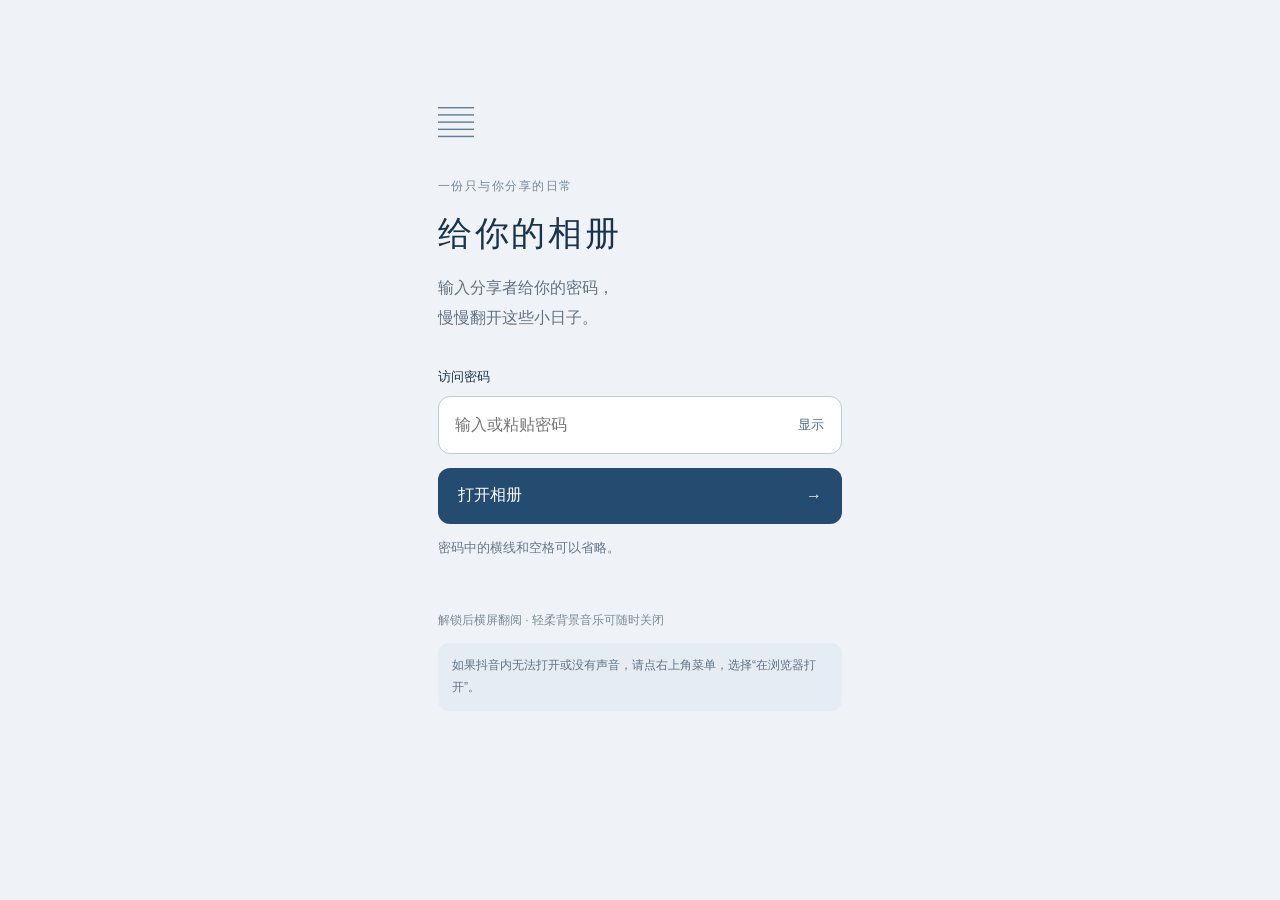
==== douyin/index.html @ 7141a48d "Publish password-encrypted mobile photo book with landscape reader and music" ====
<!doctype html>
<html lang="zh-CN">
<head>
<base href="../">
<meta charset="utf-8">
<meta name="viewport" content="width=device-width,initial-scale=1,viewport-fit=cover">
<meta name="referrer" content="no-referrer">
<meta name="robots" content="noindex,nofollow,noarchive">
<meta name="theme-color" content="#eff3f7">
<title>给你的相册</title>
<link rel="icon" href="data:,">
<link rel="stylesheet" href="app.css">
</head>
<body>
<main id="gate">
<div class="mark" aria-hidden="true">▤</div>
<p class="eyebrow">一份只与你分享的日常</p>
<h1>给你的相册</h1>
<p class="intro">输入分享者给你的密码，<br>慢慢翻开这些小日子。</p>
<form id="unlock-form">
<label for="password">访问密码</label>
<div class="password-row"><input id="password" name="password" type="password" autocomplete="off" autocapitalize="characters" spellcheck="false" enterkeyhint="go" placeholder="输入或粘贴密码" required aria-describedby="status"><button id="reveal" type="button" aria-label="显示密码" aria-pressed="false">显示</button></div>
<button id="unlock" type="submit">打开相册 <span aria-hidden="true">→</span></button>
<p id="status" role="status" aria-live="polite">密码中的横线和空格可以省略。</p>
<progress id="progress" max="100" value="0" hidden aria-label="相册载入进度"></progress>
</form>
<p class="footnote">解锁后横屏翻阅 · 轻柔背景音乐可随时关闭</p><p id="in-app-note">如果抖音内无法打开或没有声音，请点右上角菜单，选择“在浏览器打开”。</p>
</main>
<section id="reader" hidden aria-label="已解锁的相册"><div id="reader-inner"><div id="toolbar"><span>横屏双页 · 滑动翻阅</span><div><button id="music" type="button" aria-pressed="false">音乐：关闭</button><button id="lock" type="button">关闭相册</button></div></div><iframe id="book-frame" title="照片翻页相册" sandbox="allow-scripts" referrerpolicy="no-referrer"></iframe></div></section>
<script src="music.js"></script><script src="app.js"></script>
</body></html>
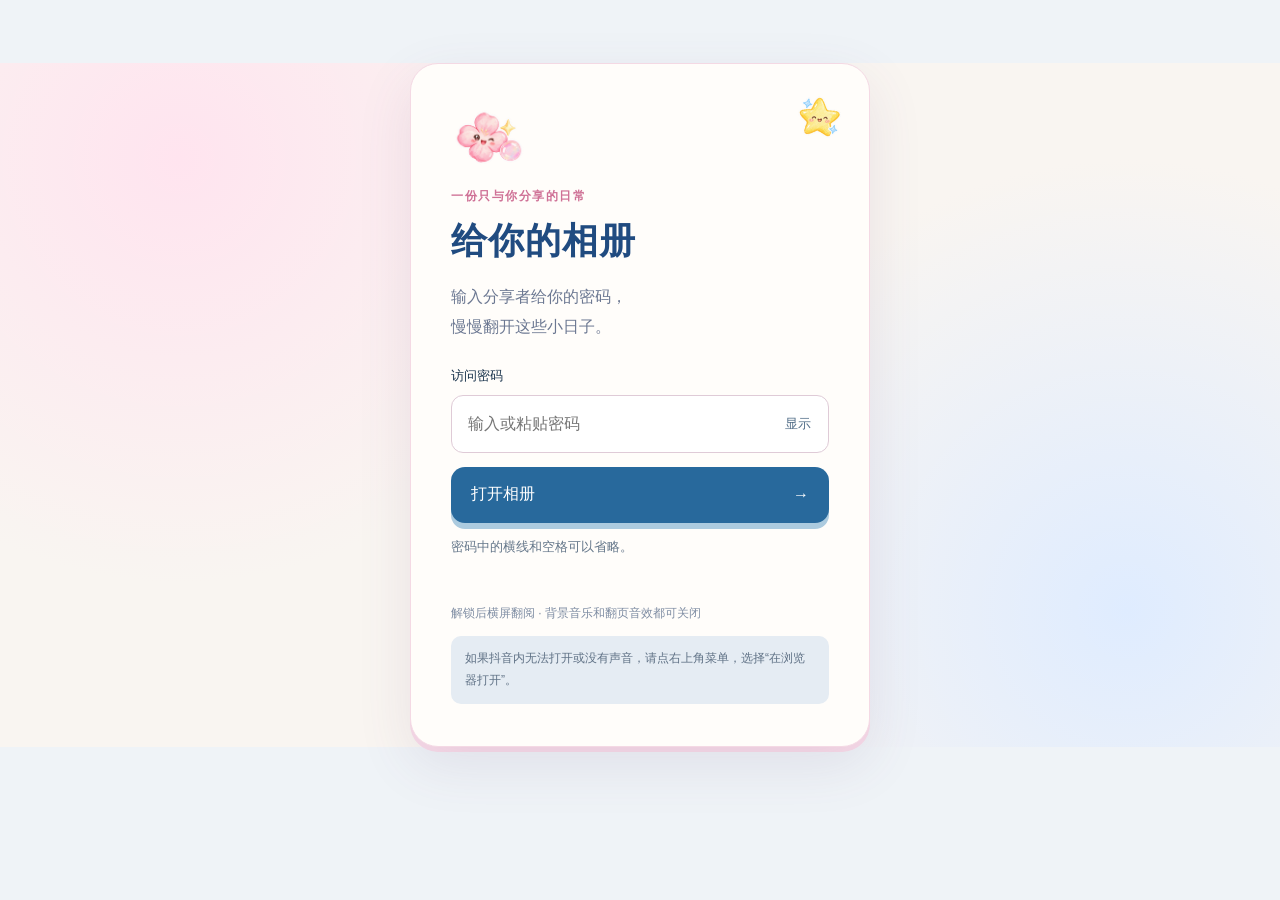
==== commit e19d37b5: "Enrich encrypted friendship album with scrapbook pages and optional effects" ====
--- a/douyin/index.html
+++ b/douyin/index.html
@@ -13,7 +13,7 @@
 </head>
 <body>
 <main id="gate">
-<div class="mark" aria-hidden="true">▤</div>
+<div class="mark" aria-hidden="true"><img src="stickers/flower.png" alt=""></div><img class="gate-star" src="stickers/star.png" alt="" aria-hidden="true">
 <p class="eyebrow">一份只与你分享的日常</p>
 <h1>给你的相册</h1>
 <p class="intro">输入分享者给你的密码，<br>慢慢翻开这些小日子。</p>
@@ -24,8 +24,8 @@
 <p id="status" role="status" aria-live="polite">密码中的横线和空格可以省略。</p>
 <progress id="progress" max="100" value="0" hidden aria-label="相册载入进度"></progress>
 </form>
-<p class="footnote">解锁后横屏翻阅 · 轻柔背景音乐可随时关闭</p><p id="in-app-note">如果抖音内无法打开或没有声音，请点右上角菜单，选择“在浏览器打开”。</p>
+<p class="footnote">解锁后横屏翻阅 · 背景音乐和翻页音效都可关闭</p><p id="in-app-note">如果抖音内无法打开或没有声音，请点右上角菜单，选择“在浏览器打开”。</p>
 </main>
-<section id="reader" hidden aria-label="已解锁的相册"><div id="reader-inner"><div id="toolbar"><span>横屏双页 · 滑动翻阅</span><div><button id="music" type="button" aria-pressed="false">音乐：关闭</button><button id="lock" type="button">关闭相册</button></div></div><iframe id="book-frame" title="照片翻页相册" sandbox="allow-scripts" referrerpolicy="no-referrer"></iframe></div></section>
+<section id="reader" hidden aria-label="已解锁的相册"><div id="reader-inner"><div id="toolbar"><span>横屏双页 · 滑动翻阅</span><div><button id="music" type="button" aria-pressed="false">音乐：关闭</button><button id="effects" type="button" aria-pressed="true">音效：开启</button><button id="lock" type="button">关闭相册</button></div></div><iframe id="book-frame" title="照片翻页相册" sandbox="allow-scripts" referrerpolicy="no-referrer"></iframe></div></section>
 <script src="music.js"></script><script src="app.js"></script>
 </body></html>
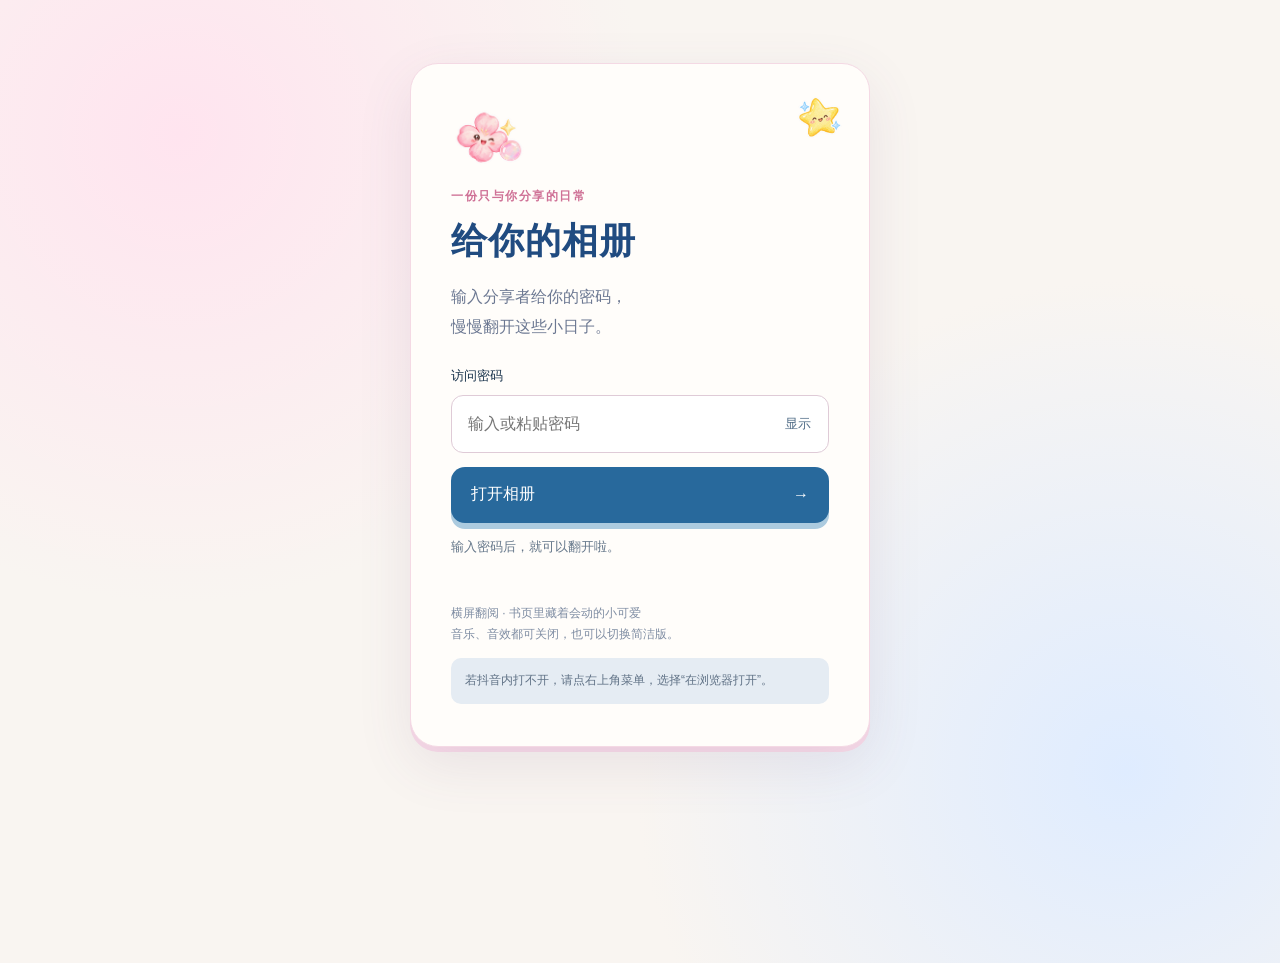
==== commit 591123b0: "Fix direct mobile book rendering and update encrypted scrapbook pages" ====
--- a/douyin/index.html
+++ b/douyin/index.html
@@ -9,7 +9,8 @@
 <meta name="theme-color" content="#eff3f7">
 <title>给你的相册</title>
 <link rel="icon" href="data:,">
-<link rel="stylesheet" href="app.css">
+<link rel="stylesheet" href="app.css?v=20261018b">
+<link rel="stylesheet" href="reader.css?v=20261018b">
 </head>
 <body>
 <main id="gate">
@@ -19,13 +20,39 @@
 <p class="intro">输入分享者给你的密码，<br>慢慢翻开这些小日子。</p>
 <form id="unlock-form">
 <label for="password">访问密码</label>
-<div class="password-row"><input id="password" name="password" type="password" autocomplete="off" autocapitalize="characters" spellcheck="false" enterkeyhint="go" placeholder="输入或粘贴密码" required aria-describedby="status"><button id="reveal" type="button" aria-label="显示密码" aria-pressed="false">显示</button></div>
+<div class="password-row"><input id="password" name="password" type="password" inputmode="numeric" autocomplete="off" spellcheck="false" enterkeyhint="go" placeholder="输入或粘贴密码" required aria-describedby="status"><button id="reveal" type="button" aria-label="显示密码" aria-pressed="false">显示</button></div>
 <button id="unlock" type="submit">打开相册 <span aria-hidden="true">→</span></button>
-<p id="status" role="status" aria-live="polite">密码中的横线和空格可以省略。</p>
+<p id="status" role="status" aria-live="polite">输入密码后，就可以翻开啦。</p>
 <progress id="progress" max="100" value="0" hidden aria-label="相册载入进度"></progress>
 </form>
-<p class="footnote">解锁后横屏翻阅 · 背景音乐和翻页音效都可关闭</p><p id="in-app-note">如果抖音内无法打开或没有声音，请点右上角菜单，选择“在浏览器打开”。</p>
+<p class="footnote">横屏翻阅 · 书页里藏着会动的小可爱<br>音乐、音效都可关闭，也可以切换简洁版。</p>
+<p id="in-app-note">若抖音内打不开，请点右上角菜单，选择“在浏览器打开”。</p>
+<noscript><p class="error">请在支持 JavaScript 的手机浏览器中打开此相册。</p></noscript>
 </main>
-<section id="reader" hidden aria-label="已解锁的相册"><div id="reader-inner"><div id="toolbar"><span>横屏双页 · 滑动翻阅</span><div><button id="music" type="button" aria-pressed="false">音乐：关闭</button><button id="effects" type="button" aria-pressed="true">音效：开启</button><button id="lock" type="button">关闭相册</button></div></div><iframe id="book-frame" title="照片翻页相册" sandbox="allow-scripts" referrerpolicy="no-referrer"></iframe></div></section>
-<script src="music.js"></script><script src="app.js"></script>
+<section id="reader" hidden aria-label="已解锁的相册">
+<div id="reader-inner">
+<div id="toolbar"><span id="reader-status">横屏双页 · 滑动翻阅</span><div>
+<button id="view-mode" type="button" aria-pressed="false">简洁版</button>
+<button id="music" type="button" aria-pressed="false">音乐：关闭</button>
+<button id="effects" type="button" aria-pressed="true">音效：开启</button>
+<button id="lock" type="button">关闭相册</button>
+</div></div>
+<div id="reader-loading" role="status" hidden>正在打开书页…</div>
+<main id="reading-room">
+<section id="book-stage" aria-label="可翻阅的照片书">
+<img class="floating-sticker flower" src="stickers/flower.png" alt="" aria-hidden="true">
+<div id="book-rig"></div>
+<img class="floating-sticker star" src="stickers/star.png" alt="" aria-hidden="true">
+</section>
+<nav class="book-controls" aria-label="翻页控制">
+<button id="previous" type="button" aria-label="上一页">←</button>
+<div class="page-status"><span id="page-status" aria-live="polite">封面</span><small>点箭头或滑动书页</small></div>
+<button id="next" type="button" aria-label="下一页">→</button>
+</nav>
+</main>
+</div></section>
+<script src="vendor/page-flip.browser.js?v=20261018b"></script>
+<script src="music.js?v=20261018b"></script>
+<script src="reader.js?v=20261018b"></script>
+<script src="app.js?v=20261018b"></script>
 </body></html>
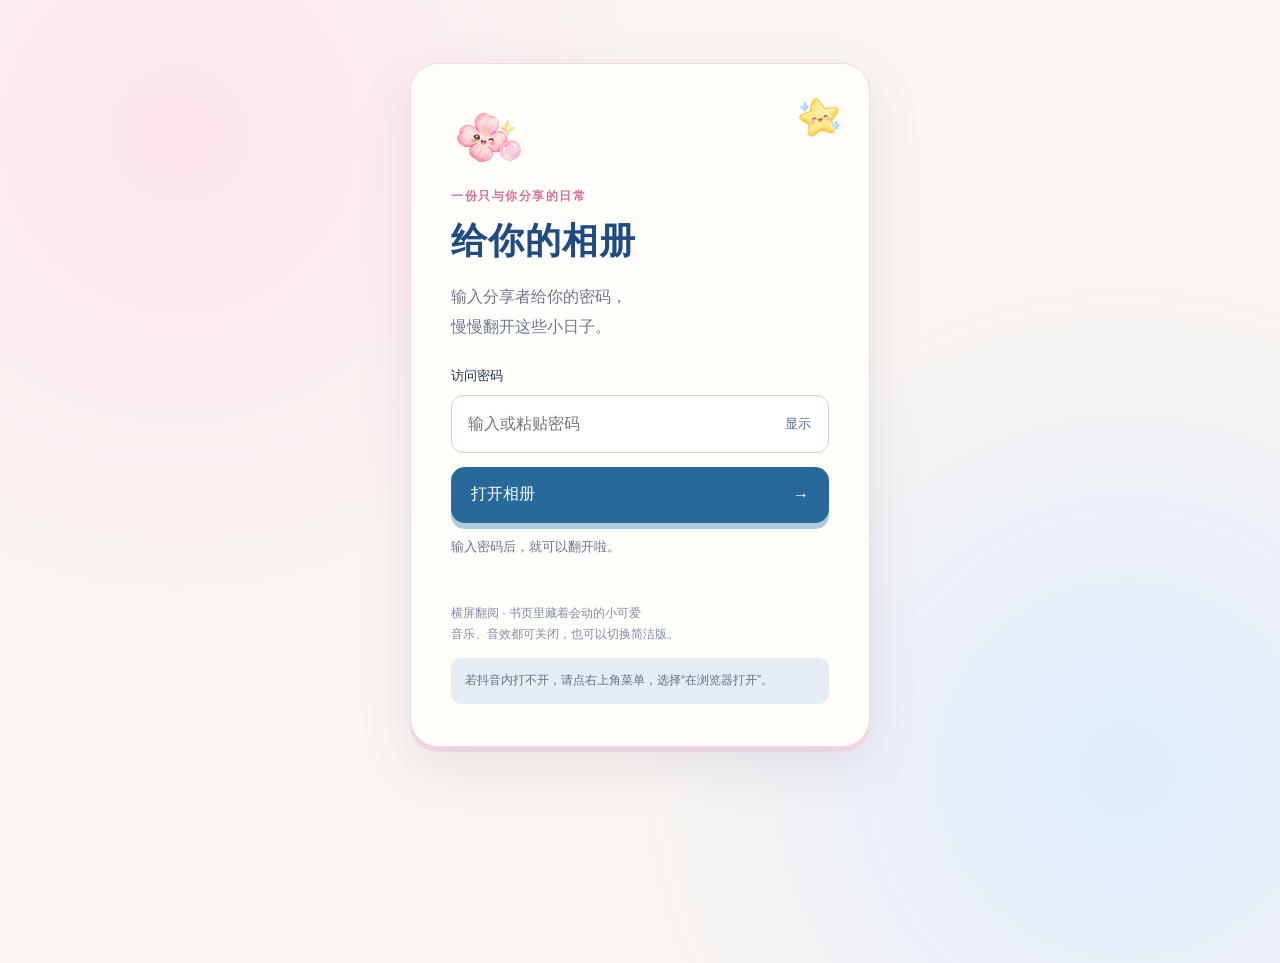
==== commit 7c7b6615: "Reduce album download size and preload ciphertext during password entry" ====
--- a/douyin/index.html
+++ b/douyin/index.html
@@ -9,12 +9,12 @@
 <meta name="theme-color" content="#eff3f7">
 <title>给你的相册</title>
 <link rel="icon" href="data:,">
-<link rel="stylesheet" href="app.css?v=20261018b">
-<link rel="stylesheet" href="reader.css?v=20261018b">
+<link rel="stylesheet" href="app.css?v=20261018e">
+<link rel="stylesheet" href="reader.css?v=20261018e">
 </head>
 <body>
 <main id="gate">
-<div class="mark" aria-hidden="true"><img src="stickers/flower.png" alt=""></div><img class="gate-star" src="stickers/star.png" alt="" aria-hidden="true">
+<div class="mark" aria-hidden="true"><img src="stickers/flower.png?v=20261018e" alt=""></div><img class="gate-star" src="stickers/star.png?v=20261018e" alt="" aria-hidden="true">
 <p class="eyebrow">一份只与你分享的日常</p>
 <h1>给你的相册</h1>
 <p class="intro">输入分享者给你的密码，<br>慢慢翻开这些小日子。</p>
@@ -31,7 +31,7 @@
 </main>
 <section id="reader" hidden aria-label="已解锁的相册">
 <div id="reader-inner">
-<div id="toolbar"><span id="reader-status">横屏双页 · 滑动翻阅</span><div>
+<div id="toolbar"><span id="reader-status">横屏双页 · 拖动书页翻阅</span><div>
 <button id="view-mode" type="button" aria-pressed="false">简洁版</button>
 <button id="music" type="button" aria-pressed="false">音乐：关闭</button>
 <button id="effects" type="button" aria-pressed="true">音效：开启</button>
@@ -40,19 +40,20 @@
 <div id="reader-loading" role="status" hidden>正在打开书页…</div>
 <main id="reading-room">
 <section id="book-stage" aria-label="可翻阅的照片书">
-<img class="floating-sticker flower" src="stickers/flower.png" alt="" aria-hidden="true">
+<div id="sticker-playground" role="group" aria-label="点点小图案，会变成小爱心"></div>
 <div id="book-rig"></div>
-<img class="floating-sticker star" src="stickers/star.png" alt="" aria-hidden="true">
+
 </section>
 <nav class="book-controls" aria-label="翻页控制">
 <button id="previous" type="button" aria-label="上一页">←</button>
-<div class="page-status"><span id="page-status" aria-live="polite">封面</span><small>点箭头或滑动书页</small></div>
+<div class="page-status"><span id="page-status" aria-live="polite">封面</span><small>拖动页角翻书 · 点点两旁的小可爱</small></div>
 <button id="next" type="button" aria-label="下一页">→</button>
 </nav>
 </main>
 </div></section>
-<script src="vendor/page-flip.browser.js?v=20261018b"></script>
-<script src="music.js?v=20261018b"></script>
-<script src="reader.js?v=20261018b"></script>
-<script src="app.js?v=20261018b"></script>
+<script src="vendor/page-flip.browser.js?v=20261018e"></script>
+<script src="music.js?v=20261018e"></script>
+<script src="stickers.js?v=20261018e"></script>
+<script src="reader.js?v=20261018e"></script>
+<script src="app.js?v=20261018e"></script>
 </body></html>
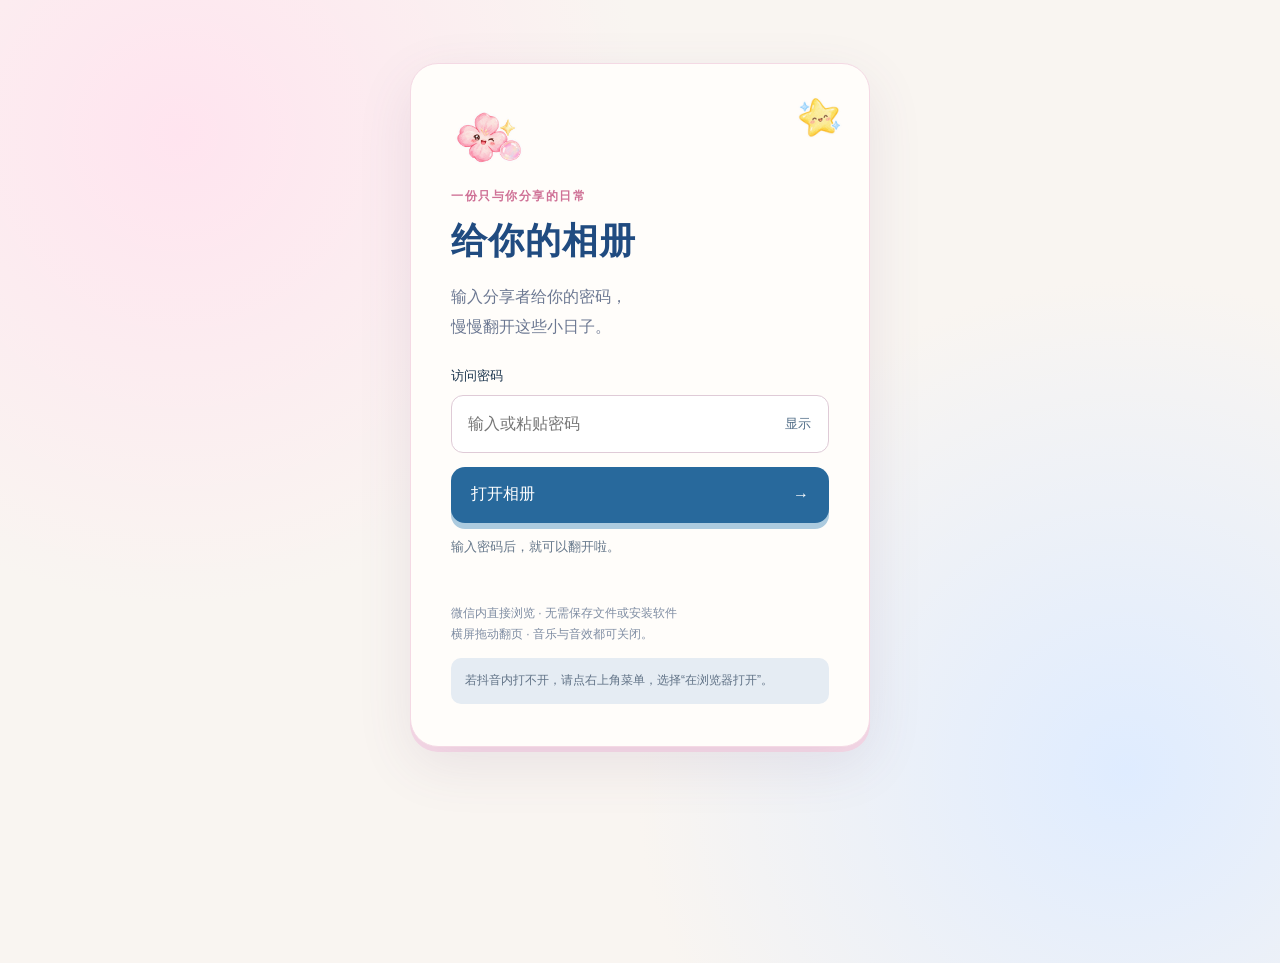
==== commit b6777c00: "Retry small encrypted download parts and preserve cached album references" ====
--- a/douyin/index.html
+++ b/douyin/index.html
@@ -9,12 +9,12 @@
 <meta name="theme-color" content="#eff3f7">
 <title>给你的相册</title>
 <link rel="icon" href="data:,">
-<link rel="stylesheet" href="app.css?v=20261018e">
-<link rel="stylesheet" href="reader.css?v=20261018e">
+<link rel="stylesheet" href="app.css?v=20261018g">
+<link rel="stylesheet" href="reader.css?v=20261018g">
 </head>
 <body>
 <main id="gate">
-<div class="mark" aria-hidden="true"><img src="stickers/flower.png?v=20261018e" alt=""></div><img class="gate-star" src="stickers/star.png?v=20261018e" alt="" aria-hidden="true">
+<div class="mark" aria-hidden="true"><img src="stickers/flower.png?v=20261018g" alt=""></div><img class="gate-star" src="stickers/star.png?v=20261018g" alt="" aria-hidden="true">
 <p class="eyebrow">一份只与你分享的日常</p>
 <h1>给你的相册</h1>
 <p class="intro">输入分享者给你的密码，<br>慢慢翻开这些小日子。</p>
@@ -25,7 +25,7 @@
 <p id="status" role="status" aria-live="polite">输入密码后，就可以翻开啦。</p>
 <progress id="progress" max="100" value="0" hidden aria-label="相册载入进度"></progress>
 </form>
-<p class="footnote">横屏翻阅 · 书页里藏着会动的小可爱<br>音乐、音效都可关闭，也可以切换简洁版。</p>
+<p class="footnote">微信内直接浏览 · 无需保存文件或安装软件<br>横屏拖动翻页 · 音乐与音效都可关闭。</p>
 <p id="in-app-note">若抖音内打不开，请点右上角菜单，选择“在浏览器打开”。</p>
 <noscript><p class="error">请在支持 JavaScript 的手机浏览器中打开此相册。</p></noscript>
 </main>
@@ -51,9 +51,10 @@
 </nav>
 </main>
 </div></section>
-<script src="vendor/page-flip.browser.js?v=20261018e"></script>
-<script src="music.js?v=20261018e"></script>
-<script src="stickers.js?v=20261018e"></script>
-<script src="reader.js?v=20261018e"></script>
-<script src="app.js?v=20261018e"></script>
+<script src="vendor/page-flip.browser.js?v=20261018g"></script>
+<script src="music.js?v=20261018g"></script>
+<script src="stickers.js?v=20261018g"></script>
+<script src="reader.js?v=20261018g"></script>
+<script src="transport.js?v=20261018g"></script>
+<script src="app.js?v=20261018g"></script>
 </body></html>
